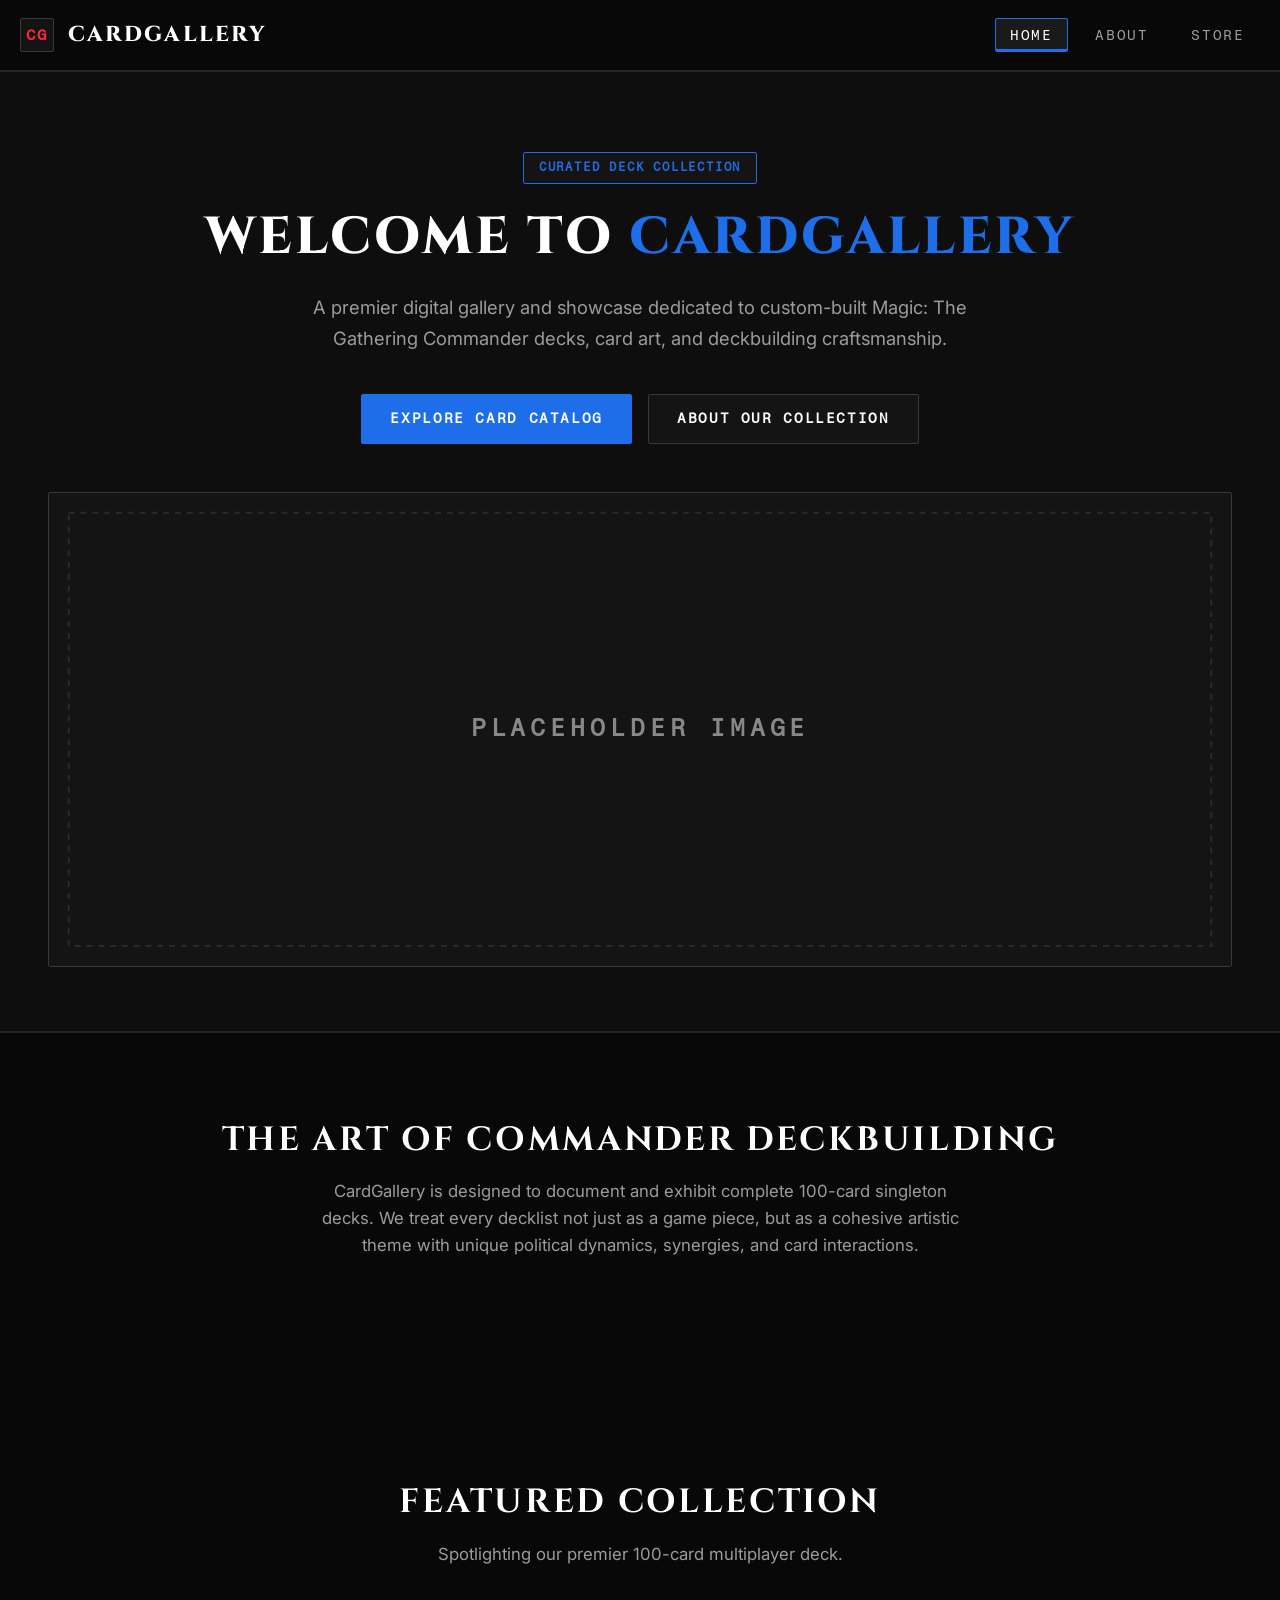
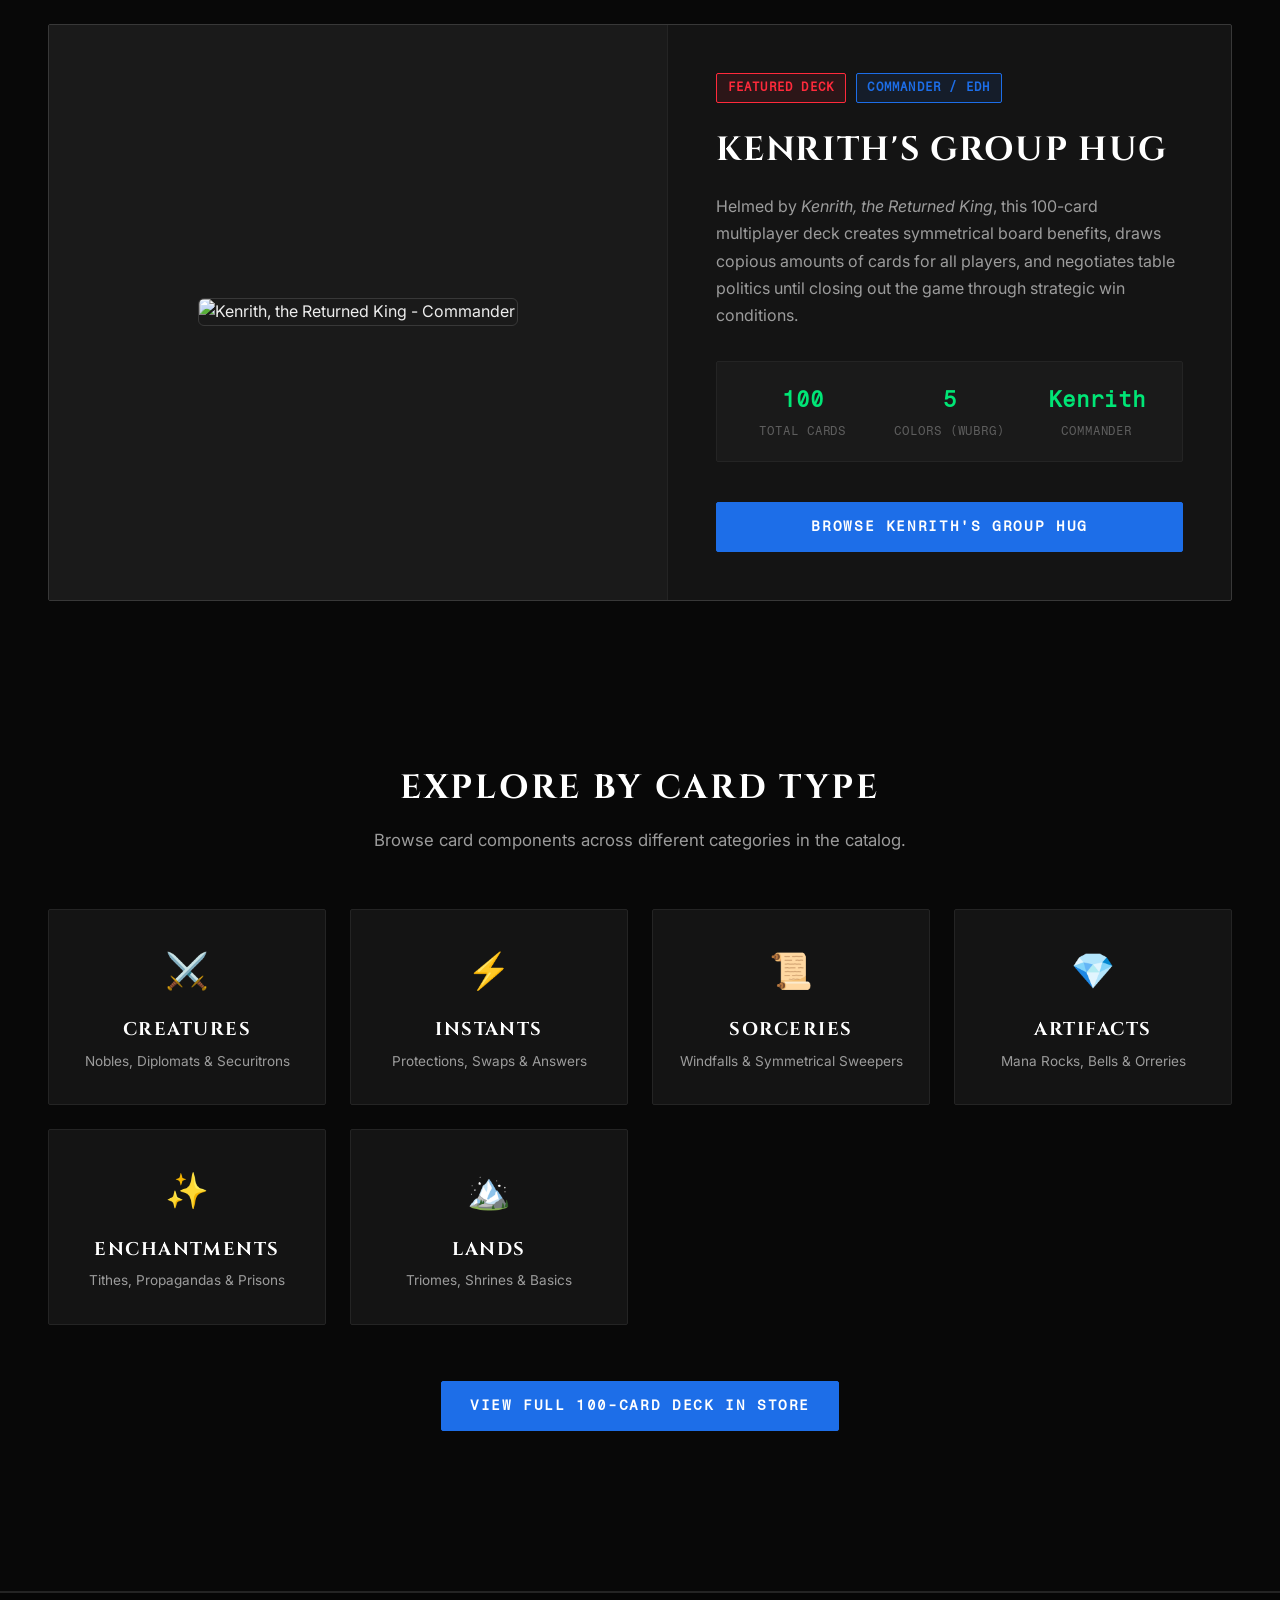
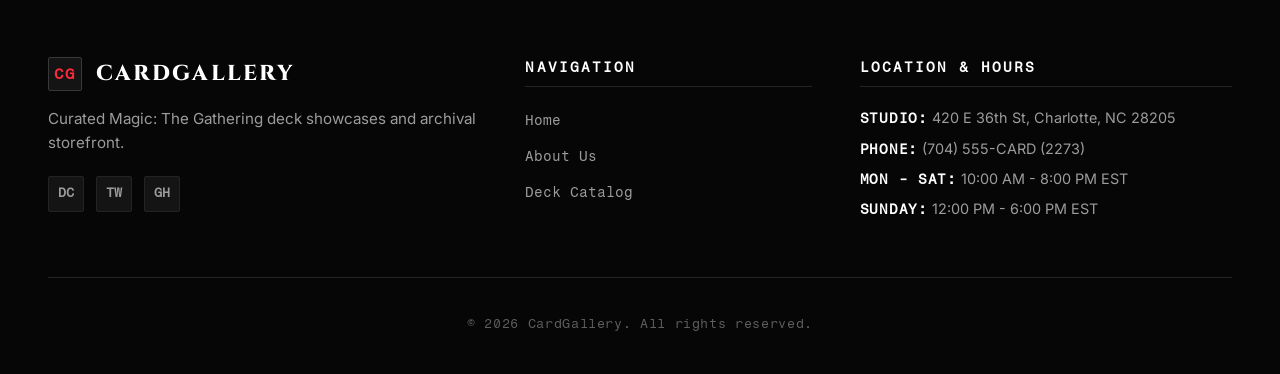
==== index.html @ f3c86e47 "Added html and css for tasks 1.2-1.4" ====
<!doctype html>
<html lang="en">
  <head>
    <meta charset="UTF-8" />
    <meta name="viewport" content="width=device-width, initial-scale=1.0" />
    <title>CardGallery - Curated MTG Commander Decks</title>
    <link rel="stylesheet" href="./src/styles/main.css" />
  </head>
  <body>
    <!-- Shared Navigation Header -->
    <header class="site-header">
      <div class="container navbar">
        <a href="./index.html" class="brand-logo">
          <span class="brand-icon">CG</span>
          CardGallery
        </a>
        <nav>
          <ul class="nav-links">
            <li><a href="./index.html" class="nav-link active">Home</a></li>
            <li><a href="./about.html" class="nav-link">About</a></li>
            <li><a href="./store.html" class="nav-link">Store</a></li>
          </ul>
        </nav>
      </div>
    </header>

    <!-- Main Content -->
    <main class="main-content">
      <!-- Hero Banner -->
      <section class="hero-section">
        <div class="container">
          <span class="hero-badge">Curated Deck Collection</span>
          <h1 class="hero-title">
            Welcome to <span class="highlight">CardGallery</span>
          </h1>
          <p class="hero-subtitle">
            A premier digital gallery and showcase dedicated to custom-built
            Magic: The Gathering Commander decks, card art, and deckbuilding
            craftsmanship.
          </p>
          <div class="hero-actions">
            <a href="./store.html" class="btn btn-primary"
              >Explore Card Catalog</a
            >
            <a href="./about.html" class="btn btn-outline"
              >About Our Collection</a
            >
          </div>
          <!-- Hero Placeholder Image (1200x480) -->
          <div class="hero-image-wrap">
            <svg
              class="placeholder-svg"
              width="1200"
              height="480"
              viewBox="0 0 1200 480"
              xmlns="http://www.w3.org/2000/svg"
              role="img"
              aria-label="PLACEHOLDER IMAGE"
            >
              <rect width="100%" height="100%" fill="#141414" />
              <rect
                x="20"
                y="20"
                width="1160"
                height="440"
                fill="none"
                stroke="#2a2a2a"
                stroke-width="2"
                stroke-dasharray="6,6"
              />
              <text
                x="50%"
                y="50%"
                fill="#888888"
                font-family="'Fragment Mono', monospace"
                font-size="24"
                font-weight="bold"
                letter-spacing="5"
                dominant-baseline="middle"
                text-anchor="middle"
              >
                PLACEHOLDER IMAGE
              </text>
            </svg>
          </div>
        </div>
      </section>

      <!-- Store Introduction -->
      <section class="section intro-section">
        <div class="container">
          <div class="section-header">
            <h2 class="section-title">The Art of Commander Deckbuilding</h2>
            <p class="section-subtitle">
              CardGallery is designed to document and exhibit complete 100-card
              singleton decks. We treat every decklist not just as a game piece,
              but as a cohesive artistic theme with unique political dynamics,
              synergies, and card interactions.
            </p>
          </div>
        </div>
      </section>

      <!-- Featured Collection: Kenrith's Group Hug -->
      <section class="section featured-collection-section">
        <div class="container">
          <div class="section-header">
            <h2 class="section-title">Featured Collection</h2>
            <p class="section-subtitle">
              Spotlighting our premier 100-card multiplayer deck.
            </p>
          </div>

          <div class="featured-deck-card">
            <div class="featured-media">
              <img
                src="./images/kenrith-the-returned-king.jpg"
                alt="Kenrith, the Returned King - Commander"
                class="featured-card-img"
              />
            </div>
            <div class="featured-body">
              <div class="featured-meta">
                <span class="badge badge-gold">Featured Deck</span>
                <span class="badge badge-blue">Commander / EDH</span>
              </div>
              <h3 class="featured-title">Kenrith's Group Hug</h3>
              <p class="featured-desc">
                Helmed by <em>Kenrith, the Returned King</em>, this 100-card
                multiplayer deck creates symmetrical board benefits, draws
                copious amounts of cards for all players, and negotiates table
                politics until closing out the game through strategic win
                conditions.
              </p>
              <div class="deck-stats-grid">
                <div class="stat-item">
                  <div class="stat-val">100</div>
                  <div class="stat-lbl">Total Cards</div>
                </div>
                <div class="stat-item">
                  <div class="stat-val">5</div>
                  <div class="stat-lbl">Colors (WUBRG)</div>
                </div>
                <div class="stat-item">
                  <div class="stat-val">Kenrith</div>
                  <div class="stat-lbl">Commander</div>
                </div>
              </div>
              <a href="./store.html" class="btn btn-primary"
                >Browse Kenrith's Group Hug</a
              >
            </div>
          </div>
        </div>
      </section>

      <!-- Featured Categories / Call to Action -->
      <section class="section categories-section">
        <div class="container">
          <div class="section-header">
            <h2 class="section-title">Explore by Card Type</h2>
            <p class="section-subtitle">
              Browse card components across different categories in the catalog.
            </p>
          </div>

          <div class="categories-grid">
            <a href="./store.html" class="category-card">
              <div class="category-icon">⚔️</div>
              <h3 class="category-name">Creatures</h3>
              <p class="category-count">Nobles, Diplomats & Securitrons</p>
            </a>
            <a href="./store.html" class="category-card">
              <div class="category-icon">⚡</div>
              <h3 class="category-name">Instants</h3>
              <p class="category-count">Protections, Swaps & Answers</p>
            </a>
            <a href="./store.html" class="category-card">
              <div class="category-icon">📜</div>
              <h3 class="category-name">Sorceries</h3>
              <p class="category-count">Windfalls & Symmetrical Sweepers</p>
            </a>
            <a href="./store.html" class="category-card">
              <div class="category-icon">💎</div>
              <h3 class="category-name">Artifacts</h3>
              <p class="category-count">Mana Rocks, Bells & Orreries</p>
            </a>
            <a href="./store.html" class="category-card">
              <div class="category-icon">✨</div>
              <h3 class="category-name">Enchantments</h3>
              <p class="category-count">Tithes, Propagandas & Prisons</p>
            </a>
            <a href="./store.html" class="category-card">
              <div class="category-icon">🏔️</div>
              <h3 class="category-name">Lands</h3>
              <p class="category-count">Triomes, Shrines & Basics</p>
            </a>
          </div>

          <div
            class="section-cta"
            style="text-align: center; margin-top: 3.5rem"
          >
            <a href="./store.html" class="btn btn-primary"
              >View Full 100-Card Deck in Store</a
            >
          </div>
        </div>
      </section>
    </main>

    <!-- Shared Footer -->
    <footer class="site-footer">
      <div class="container">
        <div class="footer-grid">
          <div class="footer-brand">
            <a href="./index.html" class="brand-logo">
              <span class="brand-icon">CG</span>
              CardGallery
            </a>
            <p>
              Curated Magic: The Gathering deck showcases and archival
              storefront.
            </p>
            <div class="social-links">
              <a href="#" class="social-link" aria-label="Discord">DC</a>
              <a href="#" class="social-link" aria-label="Twitter">TW</a>
              <a href="#" class="social-link" aria-label="GitHub">GH</a>
            </div>
          </div>

          <div class="footer-nav">
            <h4 class="footer-heading">Navigation</h4>
            <ul class="footer-links">
              <li><a href="./index.html">Home</a></li>
              <li><a href="./about.html">About Us</a></li>
              <li><a href="./store.html">Deck Catalog</a></li>
            </ul>
          </div>

          <div class="footer-info">
            <h4 class="footer-heading">Location & Hours</h4>
            <ul class="footer-hours-list">
              <li>
                <strong>Studio:</strong> 420 E 36th St, Charlotte, NC 28205
              </li>
              <li><strong>Phone:</strong> (704) 555-CARD (2273)</li>
              <li><strong>Mon - Sat:</strong> 10:00 AM - 8:00 PM EST</li>
              <li><strong>Sunday:</strong> 12:00 PM - 6:00 PM EST</li>
            </ul>
          </div>
        </div>

        <div class="footer-bottom">
          <p>&copy; 2026 CardGallery. All rights reserved.</p>
        </div>
      </div>
    </footer>
  </body>
</html>
---- src/styles/main.css ----
/* ==========================================================================
   CardGallery - Main Stylesheet
   Monochrome Architecture with High-Contrast Blue, Red, & Green Accents
   (No Gradients, Flat Editorial/Brutalist Dark Theme)
   ========================================================================== */

@import url('https://fonts.googleapis.com/css2?family=Cinzel:wght@600;700;800;900&family=Fragment+Mono:wght@400;500&family=Inter:wght@400;500;600;700&display=swap');

/* --- Design Tokens --- */
:root {
  /* Strict Monochrome Base */
  --mono-black: #080808;
  --mono-bg: #0e0e0e;
  --mono-surface: #141414;
  --mono-card: #1a1a1a;
  --mono-elevated: #222222;
  --mono-hover: #2a2a2a;

  /* Borders */
  --border-subtle: #242424;
  --border-strong: #383838;
  --border-contrast: #ffffff;

  /* Monochrome Typography */
  --text-pure: #ffffff;
  --text-primary: #ededed;
  --text-muted: #9c9c9c;
  --text-faint: #5e5e5e;

  /* High-Contrast Color Pops (Punctual Accents Only) */
  --accent-blue: #1d6ee8;
  --accent-blue-hover: #3b82f6;
  --accent-red: #ff2a3b;
  --accent-red-hover: #ff4d5d;
  --accent-green: #00e676;
  --accent-green-alt: #10b981;

  /* Fonts */
  --font-display: 'Cinzel', Georgia, serif;
  --font-sans:
    'Inter', -apple-system, BlinkMacSystemFont, 'Segoe UI', Roboto, sans-serif;
  --font-mono: 'Fragment Mono', ui-monospace, SFMono-Regular, monospace;

  /* Layout Constants */
  --container-max: 1240px;
  --radius: 2px;
  --transition: all 0.18s ease-out;
}

/* --- Base & Reset --- */
*,
*::before,
*::after {
  box-sizing: border-box;
  margin: 0;
  padding: 0;
}

html {
  scroll-behavior: smooth;
  background-color: var(--mono-black);
  color-scheme: dark;
}

body {
  font-family: var(--font-sans);
  background-color: var(--mono-black);
  color: var(--text-primary);
  line-height: 1.6;
  min-height: 100vh;
  display: flex;
  flex-direction: column;
  -webkit-font-smoothing: antialiased;
  -moz-osx-font-smoothing: grayscale;
}

a {
  color: inherit;
  text-decoration: none;
  transition: var(--transition);
}

img,
svg {
  max-width: 100%;
  display: block;
}

/* --- Container --- */
.container {
  width: 100%;
  max-width: var(--container-max);
  margin: 0 auto;
  padding: 0 1.75rem;
}

/* --- Header & Navbar --- */
.site-header {
  background-color: var(--mono-black);
  border-bottom: 2px solid var(--border-subtle);
  position: sticky;
  top: 0;
  z-index: 1000;
}

.navbar {
  display: flex;
  align-items: center;
  justify-content: space-between;
  padding: 1.1rem 0;
}

.brand-logo {
  display: flex;
  align-items: center;
  gap: 0.85rem;
  font-family: var(--font-display);
  font-size: 1.35rem;
  font-weight: 800;
  letter-spacing: 0.1em;
  text-transform: uppercase;
  color: var(--text-pure);
}

.brand-icon {
  width: 34px;
  height: 34px;
  background-color: var(--mono-surface);
  border: 1px solid var(--border-strong);
  border-radius: var(--radius);
  display: flex;
  align-items: center;
  justify-content: center;
  color: var(--accent-red);
  font-family: var(--font-mono);
  font-weight: 700;
  font-size: 0.95rem;
}

.brand-logo:hover .brand-icon {
  border-color: var(--accent-red);
  color: var(--text-pure);
  background-color: var(--accent-red);
}

.nav-links {
  display: flex;
  list-style: none;
  gap: 0.75rem;
  align-items: center;
}

.nav-link {
  color: var(--text-muted);
  font-family: var(--font-mono);
  font-size: 0.85rem;
  font-weight: 500;
  letter-spacing: 0.12em;
  text-transform: uppercase;
  padding: 0.5rem 0.9rem;
  border-radius: var(--radius);
  border: 1px solid transparent;
  transition: var(--transition);
}

.nav-link:hover {
  color: var(--text-pure);
  background-color: var(--mono-surface);
  border-color: var(--border-strong);
}

.nav-link.active {
  color: var(--text-pure);
  background-color: var(--mono-card);
  border-color: var(--accent-blue);
  box-shadow: inset 0 -2px 0 var(--accent-blue);
}

/* --- Main Layout --- */
.main-content {
  flex: 1;
  padding-bottom: 5rem;
}

/* --- Hero Section (Home) --- */
.hero-section {
  padding: 5rem 0 4rem;
  text-align: center;
  border-bottom: 2px solid var(--border-subtle);
  background-color: var(--mono-bg);
}

.hero-badge {
  display: inline-flex;
  align-items: center;
  padding: 0.35rem 0.9rem;
  background-color: var(--mono-surface);
  color: var(--accent-blue);
  border: 1px solid var(--accent-blue);
  border-radius: var(--radius);
  font-family: var(--font-mono);
  font-size: 0.75rem;
  font-weight: 600;
  text-transform: uppercase;
  letter-spacing: 0.15em;
  margin-bottom: 1.5rem;
}

.hero-title {
  font-family: var(--font-display);
  font-size: 3.25rem;
  font-weight: 800;
  line-height: 1.15;
  letter-spacing: 0.05em;
  text-transform: uppercase;
  margin-bottom: 1.5rem;
  color: var(--text-pure);
}

.hero-title .highlight {
  color: var(--accent-blue);
}

.hero-subtitle {
  font-size: 1.15rem;
  color: var(--text-muted);
  max-width: 700px;
  margin: 0 auto 2.5rem;
  line-height: 1.7;
}

.hero-actions {
  display: flex;
  justify-content: center;
  gap: 1rem;
  flex-wrap: wrap;
  margin-bottom: 3rem;
}

.hero-image-wrap {
  margin-top: 2rem;
  border-radius: var(--radius);
  overflow: hidden;
  border: 1px solid var(--border-strong);
  background-color: var(--mono-surface);
  transition: var(--transition);
}

.hero-image-wrap:hover {
  border-color: var(--border-contrast);
}

/* --- Buttons --- */
.btn {
  display: inline-flex;
  align-items: center;
  justify-content: center;
  padding: 0.8rem 1.75rem;
  font-family: var(--font-mono);
  font-size: 0.85rem;
  font-weight: 600;
  text-transform: uppercase;
  letter-spacing: 0.12em;
  border-radius: var(--radius);
  cursor: pointer;
  transition: var(--transition);
  border: 1px solid transparent;
}

.btn-primary {
  background-color: var(--accent-blue);
  color: #ffffff;
  border-color: var(--accent-blue);
}

.btn-primary:hover {
  background-color: var(--accent-blue-hover);
  border-color: var(--accent-blue-hover);
  transform: translateY(-1px);
}

.btn-outline {
  background-color: var(--mono-surface);
  color: var(--text-pure);
  border-color: var(--border-strong);
}

.btn-outline:hover {
  background-color: var(--mono-card);
  border-color: var(--text-pure);
  color: var(--text-pure);
  transform: translateY(-1px);
}

/* --- Sections --- */
.section {
  padding: 5rem 0;
}

.section-header {
  text-align: center;
  margin-bottom: 3.5rem;
}

.section-title {
  font-family: var(--font-display);
  font-size: 2.1rem;
  font-weight: 700;
  letter-spacing: 0.08em;
  text-transform: uppercase;
  margin-bottom: 0.75rem;
  color: var(--text-pure);
}

.section-subtitle {
  color: var(--text-muted);
  font-size: 1.05rem;
  max-width: 640px;
  margin: 0 auto;
}

/* --- Featured Deck Card (Kenrith's Group Hug) --- */
.featured-deck-card {
  background-color: var(--mono-surface);
  border: 1px solid var(--border-strong);
  border-radius: var(--radius);
  overflow: hidden;
  display: grid;
  grid-template-columns: 1fr;
  transition: var(--transition);
}

@media (min-width: 860px) {
  .featured-deck-card {
    grid-template-columns: 1.1fr 1fr;
  }
}

.featured-deck-card:hover {
  border-color: var(--accent-red);
}

.featured-media {
  background-color: var(--mono-card);
  display: flex;
  align-items: center;
  justify-content: center;
  padding: 2.5rem;
  border-bottom: 1px solid var(--border-subtle);
}

@media (min-width: 860px) {
  .featured-media {
    border-bottom: none;
    border-right: 1px solid var(--border-subtle);
  }
}

.featured-card-img {
  width: 100%;
  max-width: 320px;
  height: auto;
  border-radius: 6px;
  border: 1px solid var(--border-strong);
  transition: var(--transition);
}

.featured-deck-card:hover .featured-card-img {
  border-color: var(--accent-red);
  transform: scale(1.02);
}

.featured-body {
  padding: 3rem;
  display: flex;
  flex-direction: column;
  justify-content: center;
}

.featured-meta {
  display: flex;
  gap: 0.65rem;
  margin-bottom: 1.25rem;
  flex-wrap: wrap;
}

/* High Contrast Badges */
.badge {
  display: inline-block;
  padding: 0.3rem 0.65rem;
  border-radius: var(--radius);
  font-family: var(--font-mono);
  font-size: 0.75rem;
  font-weight: 600;
  text-transform: uppercase;
  letter-spacing: 0.1em;
}

.badge-gold,
.badge-red {
  background-color: rgba(255, 42, 59, 0.1);
  color: var(--accent-red);
  border: 1px solid var(--accent-red);
}

.badge-blue {
  background-color: rgba(29, 110, 232, 0.1);
  color: var(--accent-blue);
  border: 1px solid var(--accent-blue);
}

.badge-green {
  background-color: rgba(0, 230, 118, 0.1);
  color: var(--accent-green);
  border: 1px solid var(--accent-green);
}

.featured-title {
  font-family: var(--font-display);
  font-size: 2.1rem;
  font-weight: 700;
  letter-spacing: 0.05em;
  text-transform: uppercase;
  margin-bottom: 1rem;
  color: var(--text-pure);
}

.featured-desc {
  color: var(--text-muted);
  margin-bottom: 2rem;
  font-size: 1rem;
  line-height: 1.7;
}

.deck-stats-grid {
  display: grid;
  grid-template-columns: repeat(3, 1fr);
  gap: 1rem;
  margin-bottom: 2.5rem;
  padding: 1.25rem;
  background-color: var(--mono-card);
  border-radius: var(--radius);
  border: 1px solid var(--border-subtle);
}

.stat-item {
  text-align: center;
}

.stat-val {
  font-family: var(--font-mono);
  font-size: 1.35rem;
  font-weight: 700;
  color: var(--accent-green);
}

.stat-lbl {
  font-family: var(--font-mono);
  font-size: 0.75rem;
  color: var(--text-faint);
  text-transform: uppercase;
  letter-spacing: 0.08em;
  margin-top: 0.35rem;
}

/* --- Categories Grid --- */
.categories-grid {
  display: grid;
  grid-template-columns: repeat(auto-fill, minmax(240px, 1fr));
  gap: 1.5rem;
}

.category-card {
  background-color: var(--mono-surface);
  border: 1px solid var(--border-subtle);
  border-radius: var(--radius);
  padding: 2rem 1.5rem;
  text-align: center;
  transition: var(--transition);
  position: relative;
}

.category-card:hover {
  background-color: var(--mono-card);
  border-color: var(--accent-blue);
  transform: translateY(-2px);
}

.category-card:nth-child(2):hover {
  border-color: var(--accent-red);
}

.category-card:nth-child(6):hover {
  border-color: var(--accent-green);
}

.category-icon {
  font-size: 2.2rem;
  margin-bottom: 1rem;
}

.category-name {
  font-family: var(--font-display);
  font-size: 1.15rem;
  font-weight: 700;
  letter-spacing: 0.08em;
  text-transform: uppercase;
  margin-bottom: 0.4rem;
  color: var(--text-pure);
}

.category-count {
  font-size: 0.85rem;
  color: var(--text-muted);
}

/* --- About Page Styles --- */
.about-hero {
  padding: 4.5rem 0 3.5rem;
  text-align: center;
  border-bottom: 2px solid var(--border-subtle);
  background-color: var(--mono-bg);
}

.about-grid {
  display: grid;
  grid-template-columns: 1fr;
  gap: 3.5rem;
}

@media (min-width: 900px) {
  .about-grid {
    grid-template-columns: 1.25fr 0.85fr;
    align-items: start;
  }
}

.content-block {
  margin-bottom: 3rem;
  padding-bottom: 2rem;
  border-bottom: 1px solid var(--border-subtle);
}

.content-block:last-child {
  border-bottom: none;
}

.content-block h2 {
  font-family: var(--font-display);
  font-size: 1.65rem;
  font-weight: 700;
  letter-spacing: 0.06em;
  text-transform: uppercase;
  color: var(--text-pure);
  margin-bottom: 1.25rem;
  border-left: 3px solid var(--accent-red);
  padding-left: 0.75rem;
}

.content-block p {
  color: var(--text-muted);
  margin-bottom: 1.25rem;
  font-size: 1.05rem;
  line-height: 1.75;
}

.content-block p strong {
  color: var(--text-pure);
}

.about-sidebar {
  position: sticky;
  top: 6rem;
}

.info-card-media {
  border-radius: var(--radius);
  overflow: hidden;
  border: 1px solid var(--border-strong);
  margin-bottom: 1.5rem;
  background-color: var(--mono-surface);
  transition: var(--transition);
}

.info-card-media:hover {
  border-color: var(--accent-green);
}

.info-card {
  background-color: var(--mono-surface);
  border: 1px solid var(--border-strong);
  border-radius: var(--radius);
  padding: 2.25rem;
}

.info-card h3 {
  font-family: var(--font-display);
  font-size: 1.25rem;
  font-weight: 700;
  letter-spacing: 0.08em;
  text-transform: uppercase;
  margin-bottom: 1.5rem;
  color: var(--text-pure);
  padding-bottom: 0.75rem;
  border-bottom: 2px solid var(--border-subtle);
}

.info-list {
  list-style: none;
}

.info-list li {
  display: flex;
  margin-bottom: 1.15rem;
  color: var(--text-muted);
  font-size: 0.95rem;
  line-height: 1.5;
}

.info-list li strong {
  font-family: var(--font-mono);
  color: var(--text-pure);
  min-width: 125px;
  font-size: 0.85rem;
  text-transform: uppercase;
  letter-spacing: 0.05em;
}

/* --- Store Page Layout --- */
.store-header {
  padding: 4.5rem 0 3rem;
  text-align: center;
  border-bottom: 2px solid var(--border-subtle);
  background-color: var(--mono-bg);
}

.store-header-title {
  font-family: var(--font-display);
  font-size: 2.75rem;
  font-weight: 800;
  letter-spacing: 0.06em;
  text-transform: uppercase;
  margin-bottom: 0.85rem;
  color: var(--text-pure);
}

.store-header-subtitle {
  color: var(--text-muted);
  font-size: 1.15rem;
  max-width: 680px;
  margin: 0 auto;
  line-height: 1.6;
}

.store-banner-wrap {
  margin-top: 2.5rem;
  border-radius: var(--radius);
  overflow: hidden;
  border: 1px solid var(--border-strong);
  background-color: var(--mono-surface);
  transition: var(--transition);
}

.store-banner-wrap:hover {
  border-color: var(--accent-blue);
}

.product-grid-container {
  padding: 3.5rem 0;
}

/* Product Cards Grid: Responsive across mobile, tablet, desktop */
.product-grid {
  display: grid;
  grid-template-columns: 1fr;
  gap: 2rem;
}

@media (min-width: 600px) {
  .product-grid {
    grid-template-columns: repeat(2, 1fr);
    gap: 1.75rem;
  }
}

@media (min-width: 900px) {
  .product-grid {
    grid-template-columns: repeat(3, 1fr);
    gap: 2rem;
  }
}

@media (min-width: 1200px) {
  .product-grid {
    grid-template-columns: repeat(3, 1fr);
  }
}

/* Product Card Styling */
.product-card {
  background-color: var(--mono-surface);
  border: 1px solid var(--border-subtle);
  border-radius: var(--radius);
  overflow: hidden;
  display: flex;
  flex-direction: column;
  transition: var(--transition);
  position: relative;
}

.product-card:hover {
  border-color: var(--border-contrast);
  transform: translateY(-3px);
}

.product-image-wrap {
  width: 100%;
  aspect-ratio: 5 / 7;
  overflow: hidden;
  background-color: var(--mono-card);
  position: relative;
  display: flex;
  align-items: center;
  justify-content: center;
  border-bottom: 1px solid var(--border-subtle);
}

.product-image-wrap img {
  width: 100%;
  height: 100%;
  object-fit: cover;
  transition: transform 0.3s ease;
}

.product-card:hover .product-image-wrap img {
  transform: scale(1.02);
}

.product-details {
  padding: 1.5rem;
  display: flex;
  flex-direction: column;
  flex: 1;
}

.product-header-row {
  display: flex;
  justify-content: space-between;
  align-items: flex-start;
  margin-bottom: 0.65rem;
  gap: 0.75rem;
}

.product-title {
  font-family: var(--font-display);
  font-size: 1.15rem;
  font-weight: 700;
  letter-spacing: 0.04em;
  color: var(--text-pure);
  line-height: 1.3;
}

/* High-contrast Green price tag */
.product-price {
  font-family: var(--font-mono);
  font-size: 1.15rem;
  font-weight: 700;
  color: var(--accent-green);
  white-space: nowrap;
}

.product-category-badge {
  align-self: flex-start;
  font-family: var(--font-mono);
  font-size: 0.7rem;
  font-weight: 600;
  text-transform: uppercase;
  letter-spacing: 0.1em;
  padding: 0.25rem 0.6rem;
  border-radius: var(--radius);
  background-color: var(--mono-card);
  color: var(--text-muted);
  border: 1px solid var(--border-subtle);
  margin-bottom: 1rem;
}

.product-description {
  font-size: 0.88rem;
  color: var(--text-muted);
  line-height: 1.6;
  margin-top: auto;
  white-space: pre-line;
}

/* --- Dynamic Client-Side Pagination Controls --- */
.pagination-controls {
  display: flex;
  align-items: center;
  justify-content: center;
  gap: 1.75rem;
  margin-top: 4rem;
  padding: 2rem 0;
  border-top: 2px solid var(--border-subtle);
}

.pagination-btn {
  padding: 0.75rem 1.75rem;
  background-color: var(--mono-surface);
  color: var(--text-pure);
  border: 1px solid var(--border-strong);
  border-radius: var(--radius);
  font-family: var(--font-mono);
  font-size: 0.85rem;
  font-weight: 600;
  letter-spacing: 0.12em;
  text-transform: uppercase;
  cursor: pointer;
  transition: var(--transition);
}

.pagination-btn:hover:not(:disabled) {
  background-color: var(--accent-blue);
  border-color: var(--accent-blue);
  color: #ffffff;
  transform: translateY(-1px);
}

.pagination-btn:disabled {
  opacity: 0.25;
  cursor: not-allowed;
  pointer-events: none;
  border-color: var(--border-subtle);
  color: var(--text-faint);
}

.page-indicator {
  font-family: var(--font-mono);
  font-size: 0.95rem;
  font-weight: 600;
  letter-spacing: 0.1em;
  color: var(--text-muted);
  min-width: 140px;
  text-align: center;
  text-transform: uppercase;
}

/* --- Placeholder SVGs Styling --- */
.placeholder-svg {
  width: 100%;
  height: 100%;
  display: block;
}

/* --- Footer --- */
.site-footer {
  background-color: #060606;
  border-top: 2px solid var(--border-subtle);
  padding: 4rem 0 2.5rem;
  margin-top: auto;
}

.footer-grid {
  display: grid;
  grid-template-columns: 1fr;
  gap: 3rem;
  margin-bottom: 3rem;
}

@media (min-width: 768px) {
  .footer-grid {
    grid-template-columns: 1.5fr 1fr 1.3fr;
  }
}

.footer-brand p {
  color: var(--text-muted);
  margin-top: 1rem;
  font-size: 0.95rem;
  line-height: 1.6;
}

.footer-heading {
  font-family: var(--font-mono);
  font-size: 0.85rem;
  font-weight: 700;
  color: var(--text-pure);
  margin-bottom: 1.25rem;
  text-transform: uppercase;
  letter-spacing: 0.15em;
  border-bottom: 1px solid var(--border-subtle);
  padding-bottom: 0.5rem;
}

.footer-links {
  list-style: none;
}

.footer-links li {
  margin-bottom: 0.65rem;
}

.footer-links a {
  color: var(--text-muted);
  font-size: 0.9rem;
  font-family: var(--font-mono);
  transition: var(--transition);
}

.footer-links a:hover {
  color: var(--accent-blue);
  padding-left: 4px;
}

.social-links {
  display: flex;
  gap: 0.75rem;
  margin-top: 1.25rem;
}

.social-link {
  display: inline-flex;
  align-items: center;
  justify-content: center;
  width: 36px;
  height: 36px;
  background-color: var(--mono-surface);
  border: 1px solid var(--border-subtle);
  border-radius: var(--radius);
  color: var(--text-muted);
  font-family: var(--font-mono);
  font-size: 0.8rem;
  font-weight: 700;
  transition: var(--transition);
}

.social-link:hover {
  color: var(--accent-red);
  border-color: var(--accent-red);
  background-color: var(--mono-card);
  transform: translateY(-1px);
}

.footer-hours-list {
  list-style: none;
  font-size: 0.9rem;
  color: var(--text-muted);
}

.footer-hours-list li {
  margin-bottom: 0.55rem;
  line-height: 1.5;
}

.footer-hours-list li strong {
  font-family: var(--font-mono);
  color: var(--text-pure);
  font-size: 0.85rem;
  text-transform: uppercase;
  letter-spacing: 0.05em;
}

.footer-bottom {
  text-align: center;
  padding-top: 2.25rem;
  border-top: 1px solid var(--border-subtle);
  font-family: var(--font-mono);
  color: var(--text-faint);
  font-size: 0.8rem;
  letter-spacing: 0.05em;
}
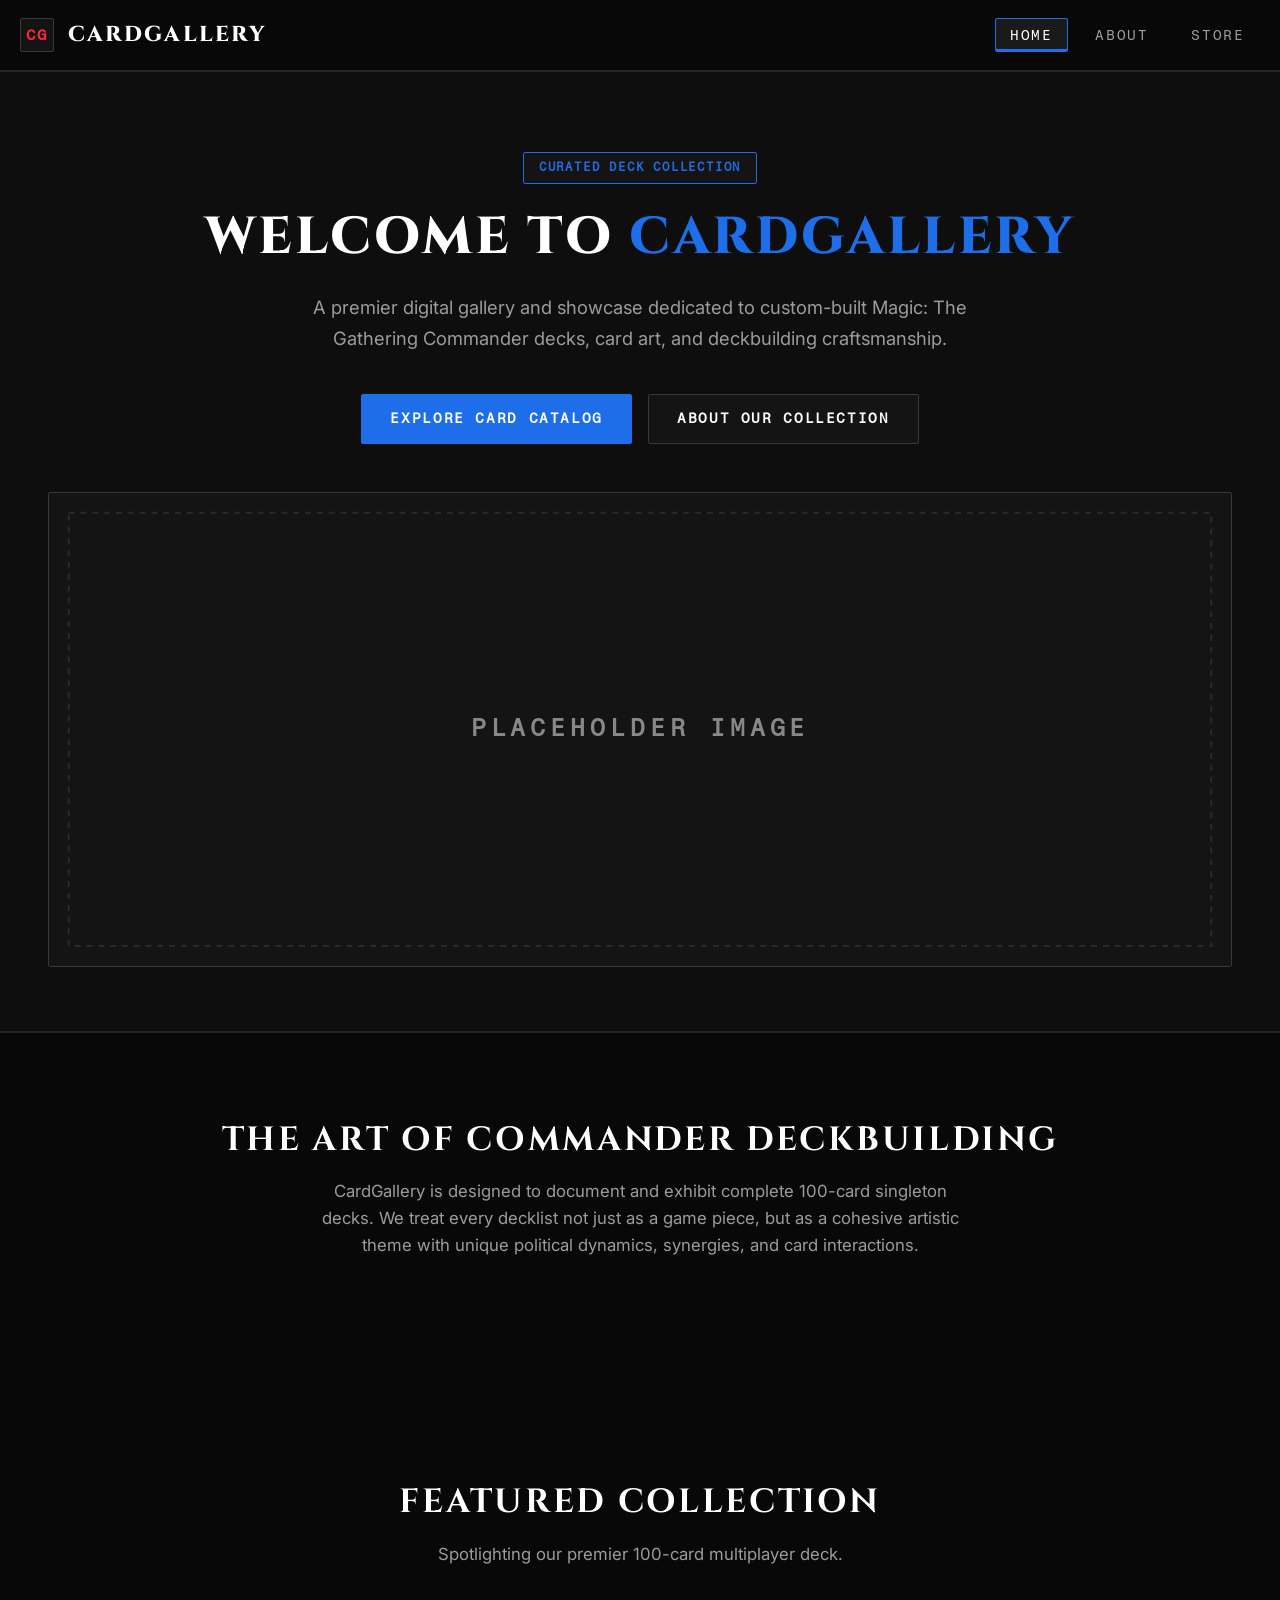
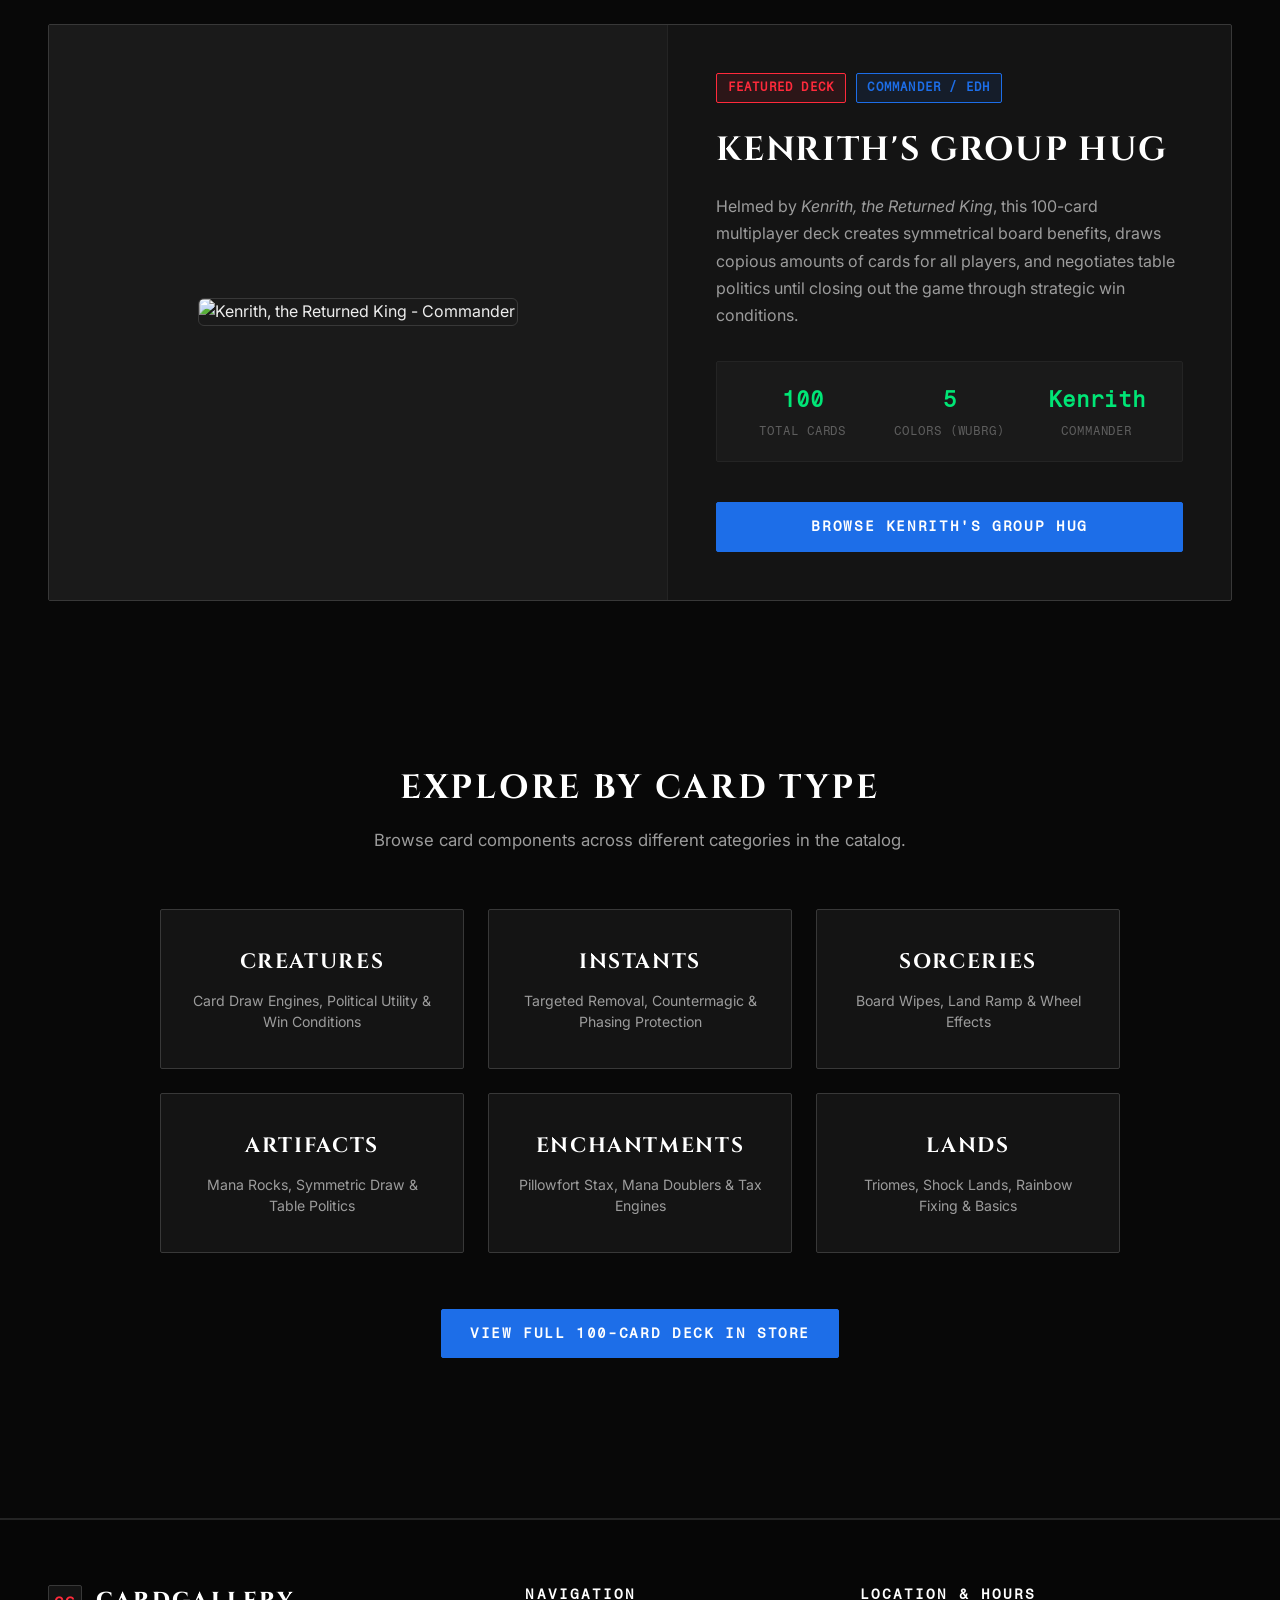
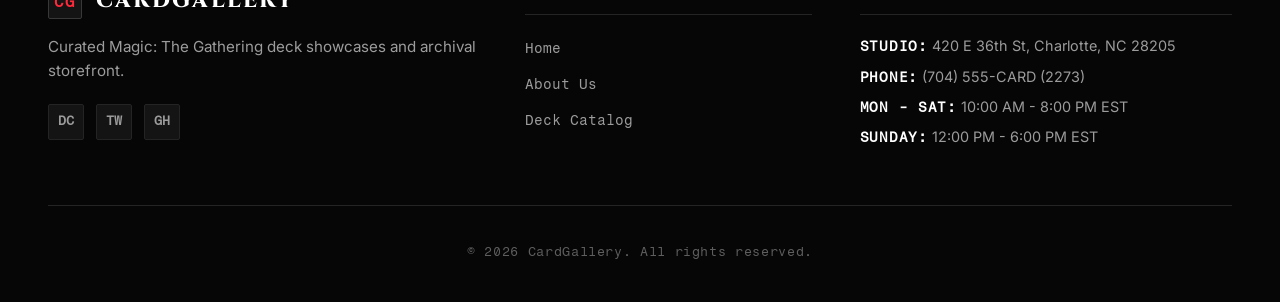
==== commit 4304bca0: "Part 2 Done" ====
--- a/index.html
+++ b/index.html
@@ -166,34 +166,40 @@
 
           <div class="categories-grid">
             <a href="./store.html" class="category-card">
-              <div class="category-icon">⚔️</div>
               <h3 class="category-name">Creatures</h3>
-              <p class="category-count">Nobles, Diplomats & Securitrons</p>
-            </a>
-            <a href="./store.html" class="category-card">
-              <div class="category-icon">⚡</div>
+              <p class="category-count">
+                Card Draw Engines, Political Utility & Win Conditions
+              </p>
+            </a>
+            <a href="./store.html" class="category-card">
               <h3 class="category-name">Instants</h3>
-              <p class="category-count">Protections, Swaps & Answers</p>
-            </a>
-            <a href="./store.html" class="category-card">
-              <div class="category-icon">📜</div>
+              <p class="category-count">
+                Targeted Removal, Countermagic & Phasing Protection
+              </p>
+            </a>
+            <a href="./store.html" class="category-card">
               <h3 class="category-name">Sorceries</h3>
-              <p class="category-count">Windfalls & Symmetrical Sweepers</p>
-            </a>
-            <a href="./store.html" class="category-card">
-              <div class="category-icon">💎</div>
+              <p class="category-count">
+                Board Wipes, Land Ramp & Wheel Effects
+              </p>
+            </a>
+            <a href="./store.html" class="category-card">
               <h3 class="category-name">Artifacts</h3>
-              <p class="category-count">Mana Rocks, Bells & Orreries</p>
-            </a>
-            <a href="./store.html" class="category-card">
-              <div class="category-icon">✨</div>
+              <p class="category-count">
+                Mana Rocks, Symmetric Draw & Table Politics
+              </p>
+            </a>
+            <a href="./store.html" class="category-card">
               <h3 class="category-name">Enchantments</h3>
-              <p class="category-count">Tithes, Propagandas & Prisons</p>
-            </a>
-            <a href="./store.html" class="category-card">
-              <div class="category-icon">🏔️</div>
+              <p class="category-count">
+                Pillowfort Stax, Mana Doublers & Tax Engines
+              </p>
+            </a>
+            <a href="./store.html" class="category-card">
               <h3 class="category-name">Lands</h3>
-              <p class="category-count">Triomes, Shrines & Basics</p>
+              <p class="category-count">
+                Triomes, Shock Lands, Rainbow Fixing & Basics
+              </p>
             </a>
           </div>
 
--- a/src/styles/main.css
+++ b/src/styles/main.css
@@ -466,27 +466,49 @@
 /* --- Categories Grid --- */
 .categories-grid {
   display: grid;
-  grid-template-columns: repeat(auto-fill, minmax(240px, 1fr));
+  grid-template-columns: 1fr;
   gap: 1.5rem;
+  max-width: 960px;
+  margin: 0 auto;
+}
+
+@media (min-width: 600px) {
+  .categories-grid {
+    grid-template-columns: repeat(2, 1fr);
+  }
+}
+
+@media (min-width: 860px) {
+  .categories-grid {
+    grid-template-columns: repeat(3, 1fr);
+  }
 }
 
 .category-card {
   background-color: var(--mono-surface);
-  border: 1px solid var(--border-subtle);
-  border-radius: var(--radius);
-  padding: 2rem 1.5rem;
+  border: 1px solid var(--border-strong);
+  border-radius: var(--radius);
+  padding: 2.25rem 1.75rem;
   text-align: center;
   transition: var(--transition);
-  position: relative;
+  display: flex;
+  flex-direction: column;
+  align-items: center;
+  justify-content: center;
 }
 
 .category-card:hover {
   background-color: var(--mono-card);
+  border-color: var(--text-pure);
+  transform: translateY(-2px);
+}
+
+.category-card:nth-child(1):hover {
   border-color: var(--accent-blue);
-  transform: translateY(-2px);
-}
-
-.category-card:nth-child(2):hover {
+}
+
+.category-card:nth-child(2):hover,
+.category-card:nth-child(3):hover {
   border-color: var(--accent-red);
 }
 
@@ -494,24 +516,20 @@
   border-color: var(--accent-green);
 }
 
-.category-icon {
-  font-size: 2.2rem;
-  margin-bottom: 1rem;
-}
-
 .category-name {
   font-family: var(--font-display);
-  font-size: 1.15rem;
+  font-size: 1.3rem;
   font-weight: 700;
   letter-spacing: 0.08em;
   text-transform: uppercase;
-  margin-bottom: 0.4rem;
+  margin-bottom: 0.65rem;
   color: var(--text-pure);
 }
 
 .category-count {
-  font-size: 0.85rem;
-  color: var(--text-muted);
+  font-size: 0.88rem;
+  color: var(--text-muted);
+  line-height: 1.5;
 }
 
 /* --- About Page Styles --- */
@@ -789,7 +807,25 @@
   color: var(--text-muted);
   line-height: 1.6;
   margin-top: auto;
-  white-space: pre-line;
+}
+
+.product-description p {
+  margin-bottom: 0.45rem;
+}
+
+.product-description p:last-child {
+  margin-bottom: 0;
+}
+
+/* Local MTG Mana & Tap Symbols */
+.mana-symbol {
+  display: inline-block;
+  width: 1.05rem;
+  height: 1.05rem;
+  vertical-align: -0.15em;
+  margin: 0 0.1em;
+  border-radius: 50%;
+  box-shadow: 0 1px 3px rgba(0, 0, 0, 0.6);
 }
 
 /* --- Dynamic Client-Side Pagination Controls --- */
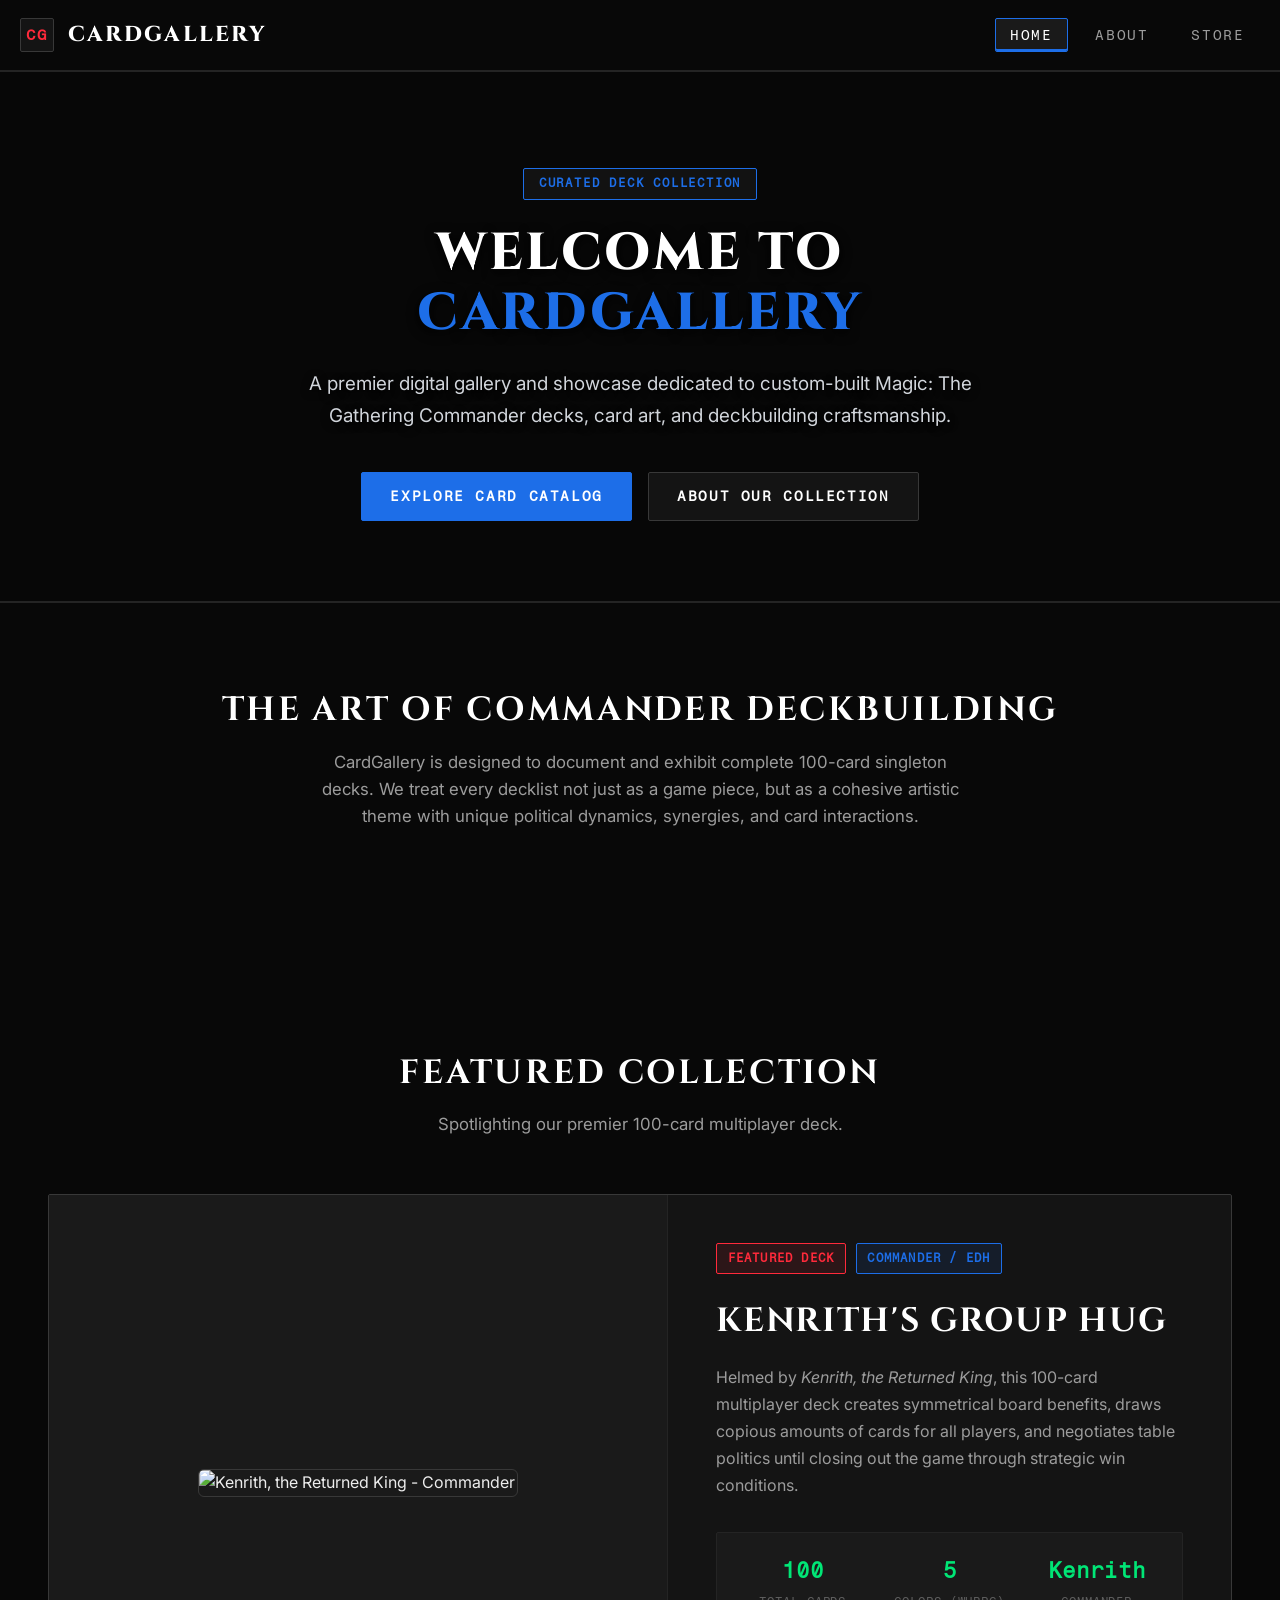
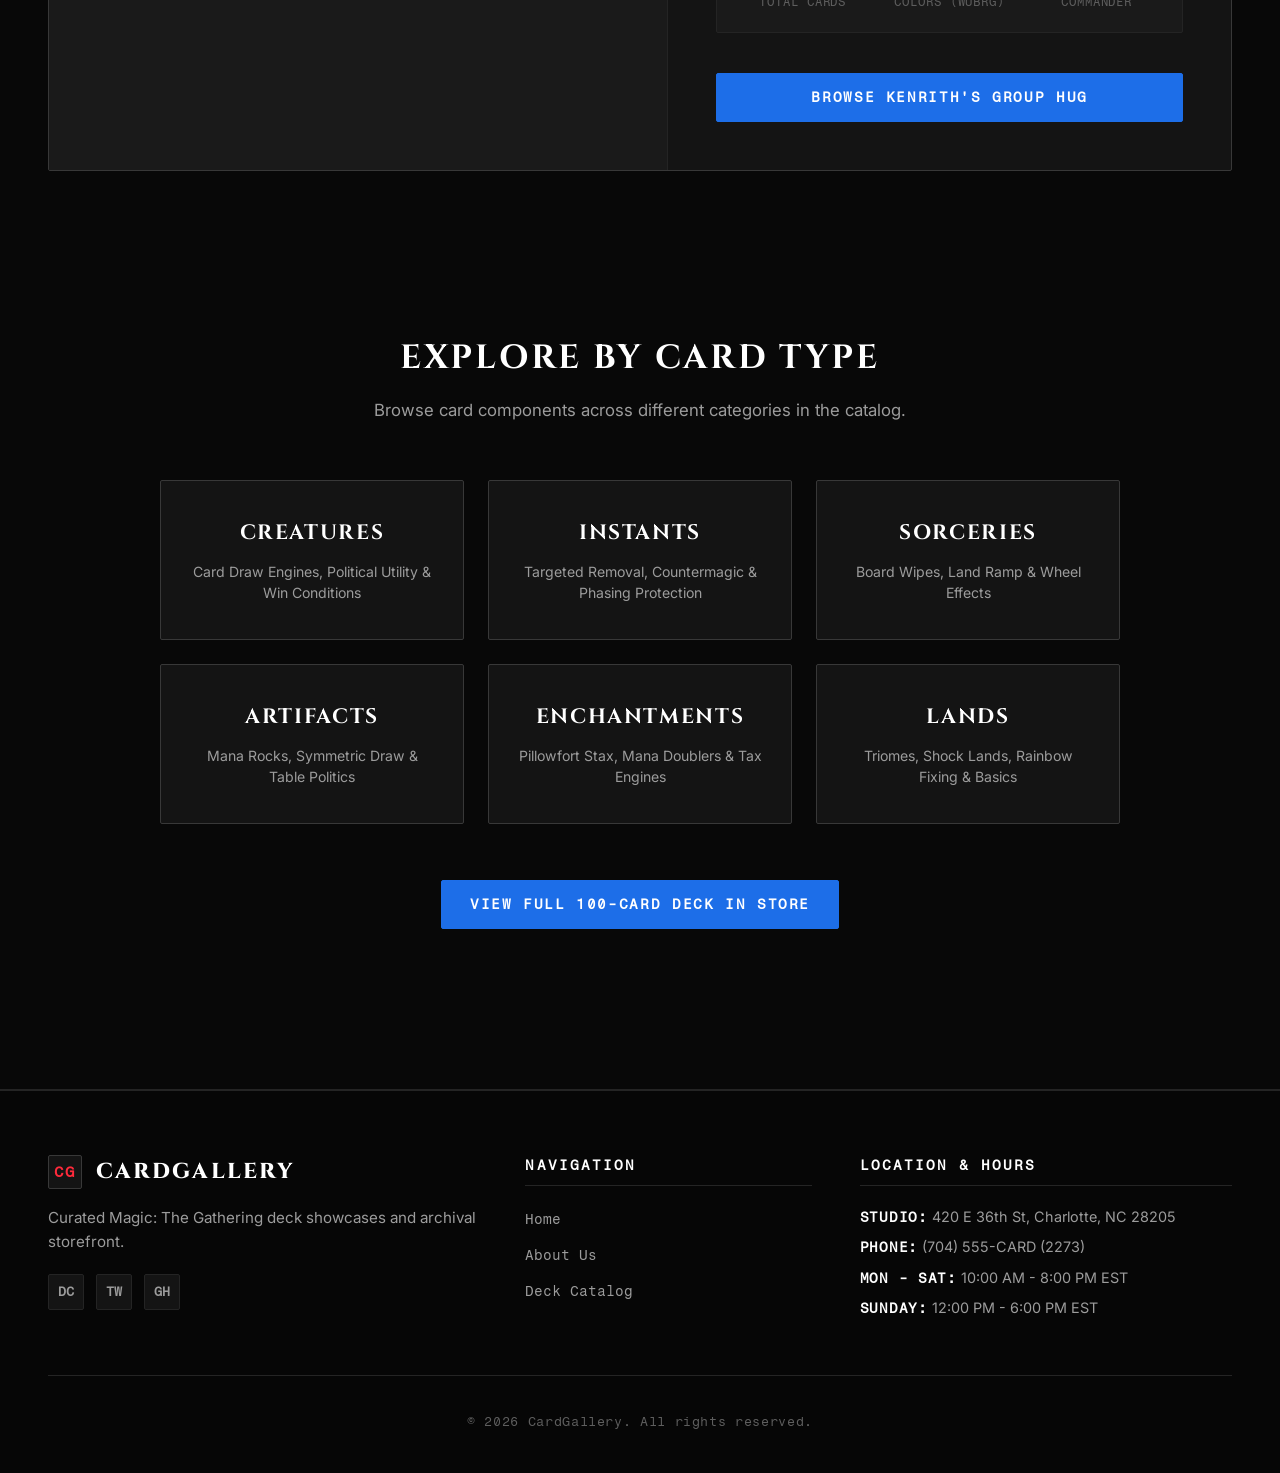
==== commit 3e1aa94a: "Final commit, stylizing changes" ====
--- a/index.html
+++ b/index.html
@@ -26,9 +26,18 @@
 
     <!-- Main Content -->
     <main class="main-content">
-      <!-- Hero Banner -->
-      <section class="hero-section">
-        <div class="container">
+      <!-- Hero Banner (Full Width with Text Overlay) -->
+      <section class="hero-section full-width-hero parallax-wrap">
+        <div class="hero-bg-media">
+          <img
+            src="./images/main-banner.jpg"
+            alt="CardGallery - Constellations Hero Banner"
+            class="banner-img parallax-img"
+            loading="eager"
+          />
+          <div class="hero-overlay"></div>
+        </div>
+        <div class="container hero-content">
           <span class="hero-badge">Curated Deck Collection</span>
           <h1 class="hero-title">
             Welcome to <span class="highlight">CardGallery</span>
@@ -45,43 +54,6 @@
             <a href="./about.html" class="btn btn-outline"
               >About Our Collection</a
             >
-          </div>
-          <!-- Hero Placeholder Image (1200x480) -->
-          <div class="hero-image-wrap">
-            <svg
-              class="placeholder-svg"
-              width="1200"
-              height="480"
-              viewBox="0 0 1200 480"
-              xmlns="http://www.w3.org/2000/svg"
-              role="img"
-              aria-label="PLACEHOLDER IMAGE"
-            >
-              <rect width="100%" height="100%" fill="#141414" />
-              <rect
-                x="20"
-                y="20"
-                width="1160"
-                height="440"
-                fill="none"
-                stroke="#2a2a2a"
-                stroke-width="2"
-                stroke-dasharray="6,6"
-              />
-              <text
-                x="50%"
-                y="50%"
-                fill="#888888"
-                font-family="'Fragment Mono', monospace"
-                font-size="24"
-                font-weight="bold"
-                letter-spacing="5"
-                dominant-baseline="middle"
-                text-anchor="middle"
-              >
-                PLACEHOLDER IMAGE
-              </text>
-            </svg>
           </div>
         </div>
       </section>
@@ -262,5 +234,8 @@
         </div>
       </div>
     </footer>
+
+    <!-- Main JavaScript File -->
+    <script type="module" src="./src/main.js"></script>
   </body>
 </html>
--- a/src/styles/main.css
+++ b/src/styles/main.css
@@ -182,19 +182,63 @@
   padding-bottom: 5rem;
 }
 
-/* --- Hero Section (Home) --- */
-.hero-section {
-  padding: 5rem 0 4rem;
+/* --- Full-Width Hero Section (Home) --- */
+.full-width-hero {
+  position: relative;
+  width: 100%;
+  min-height: 520px;
+  display: flex;
+  align-items: center;
+  justify-content: center;
+  padding: 6rem 0 5rem;
   text-align: center;
   border-bottom: 2px solid var(--border-subtle);
-  background-color: var(--mono-bg);
+  background-color: var(--mono-black);
+  overflow: hidden;
+}
+
+.hero-bg-media {
+  position: absolute;
+  top: 0;
+  left: 0;
+  width: 100%;
+  height: 100%;
+  overflow: hidden;
+  z-index: 1;
+}
+
+.hero-bg-media .parallax-img {
+  position: absolute;
+  top: -20%;
+  left: 0;
+  width: 100%;
+  height: 140%;
+  object-fit: cover;
+  object-position: center center;
+}
+
+.hero-overlay {
+  position: absolute;
+  top: 0;
+  left: 0;
+  width: 100%;
+  height: 100%;
+  background-color: rgba(8, 8, 8, 0.72);
+  z-index: 2;
+}
+
+.hero-content {
+  position: relative;
+  z-index: 3;
+  max-width: 820px;
+  margin: 0 auto;
 }
 
 .hero-badge {
   display: inline-flex;
   align-items: center;
   padding: 0.35rem 0.9rem;
-  background-color: var(--mono-surface);
+  background-color: rgba(20, 20, 20, 0.9);
   color: var(--accent-blue);
   border: 1px solid var(--accent-blue);
   border-radius: var(--radius);
@@ -215,6 +259,7 @@
   text-transform: uppercase;
   margin-bottom: 1.5rem;
   color: var(--text-pure);
+  text-shadow: 0 3px 12px rgba(0, 0, 0, 0.9);
 }
 
 .hero-title .highlight {
@@ -222,11 +267,12 @@
 }
 
 .hero-subtitle {
-  font-size: 1.15rem;
-  color: var(--text-muted);
+  font-size: 1.18rem;
+  color: #d1d5db;
   max-width: 700px;
   margin: 0 auto 2.5rem;
   line-height: 1.7;
+  text-shadow: 0 2px 8px rgba(0, 0, 0, 0.85);
 }
 
 .hero-actions {
@@ -234,20 +280,28 @@
   justify-content: center;
   gap: 1rem;
   flex-wrap: wrap;
-  margin-bottom: 3rem;
-}
-
-.hero-image-wrap {
-  margin-top: 2rem;
-  border-radius: var(--radius);
+}
+
+/* --- Parallax & Banner Image Styling --- */
+.parallax-wrap {
+  position: relative;
   overflow: hidden;
-  border: 1px solid var(--border-strong);
-  background-color: var(--mono-surface);
-  transition: var(--transition);
-}
-
-.hero-image-wrap:hover {
-  border-color: var(--border-contrast);
+}
+
+.parallax-img {
+  width: 100%;
+  height: 140%;
+  min-height: 100%;
+  object-fit: cover;
+  display: block;
+  will-change: transform;
+  transform: translate3d(0, 0, 0) scale(1.15);
+  transition: transform 0.04s cubic-bezier(0, 0, 0.2, 1);
+}
+
+/* Adjusted crop for Illusion of Choice: center of image is most visible */
+.banner-bottom-focus {
+  object-position: center 52% !important;
 }
 
 /* --- Buttons --- */
@@ -598,6 +652,14 @@
   margin-bottom: 1.5rem;
   background-color: var(--mono-surface);
   transition: var(--transition);
+  height: 320px;
+  position: relative;
+}
+
+@media (max-width: 768px) {
+  .info-card-media {
+    height: 240px;
+  }
 }
 
 .info-card-media:hover {
@@ -644,43 +706,76 @@
   letter-spacing: 0.05em;
 }
 
-/* --- Store Page Layout --- */
-.store-header {
-  padding: 4.5rem 0 3rem;
+/* --- Full-Width Store Header Banner (Store Page) --- */
+.full-width-banner {
+  position: relative;
+  width: 100%;
+  min-height: 420px;
+  display: flex;
+  align-items: center;
+  justify-content: center;
+  padding: 5.5rem 0 4.5rem;
   text-align: center;
   border-bottom: 2px solid var(--border-subtle);
-  background-color: var(--mono-bg);
+  background-color: var(--mono-black);
+  overflow: hidden;
+}
+
+.store-bg-media {
+  position: absolute;
+  top: 0;
+  left: 0;
+  width: 100%;
+  height: 100%;
+  overflow: hidden;
+  z-index: 1;
+}
+
+.store-bg-media .parallax-img {
+  position: absolute;
+  top: -20%;
+  left: 0;
+  width: 100%;
+  height: 140%;
+  object-fit: cover;
+}
+
+.store-overlay {
+  position: absolute;
+  top: 0;
+  left: 0;
+  width: 100%;
+  height: 100%;
+  background-color: rgba(8, 8, 8, 0.74);
+  z-index: 2;
+}
+
+.store-header-content {
+  position: relative;
+  z-index: 3;
+  text-align: center;
+  max-width: 800px;
+  margin: 0 auto;
 }
 
 .store-header-title {
   font-family: var(--font-display);
-  font-size: 2.75rem;
+  font-size: 2.85rem;
   font-weight: 800;
   letter-spacing: 0.06em;
   text-transform: uppercase;
-  margin-bottom: 0.85rem;
-  color: var(--text-pure);
+  margin-bottom: 1rem;
+  color: var(--text-pure);
+  text-shadow: 0 3px 12px rgba(0, 0, 0, 0.9);
 }
 
 .store-header-subtitle {
-  color: var(--text-muted);
-  font-size: 1.15rem;
+  color: #d1d5db;
+  font-size: 1.18rem;
   max-width: 680px;
   margin: 0 auto;
-  line-height: 1.6;
-}
-
-.store-banner-wrap {
-  margin-top: 2.5rem;
-  border-radius: var(--radius);
-  overflow: hidden;
-  border: 1px solid var(--border-strong);
-  background-color: var(--mono-surface);
-  transition: var(--transition);
-}
-
-.store-banner-wrap:hover {
-  border-color: var(--accent-blue);
+  line-height: 1.7;
+  text-shadow: 0 2px 8px rgba(0, 0, 0, 0.85);
 }
 
 .product-grid-container {
@@ -807,6 +902,7 @@
   color: var(--text-muted);
   line-height: 1.6;
   margin-top: auto;
+  text-align: center;
 }
 
 .product-description p {
